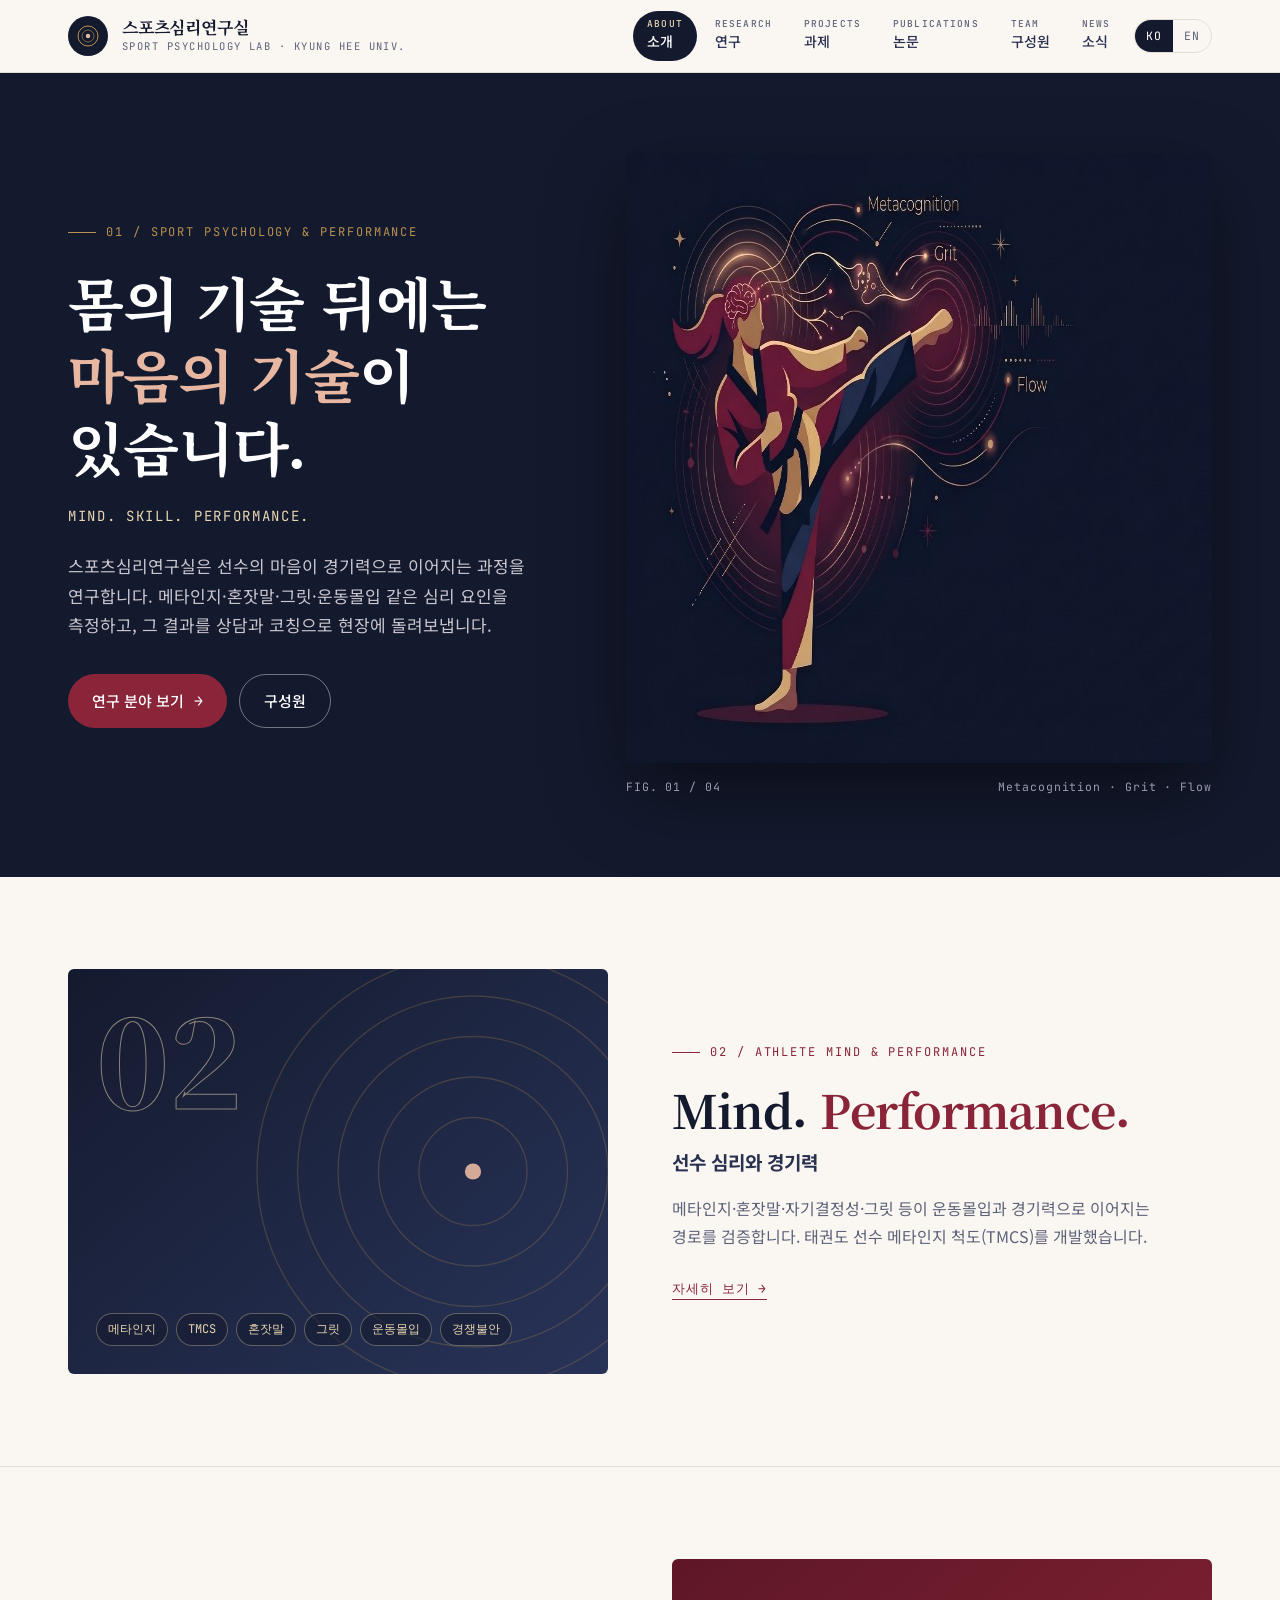
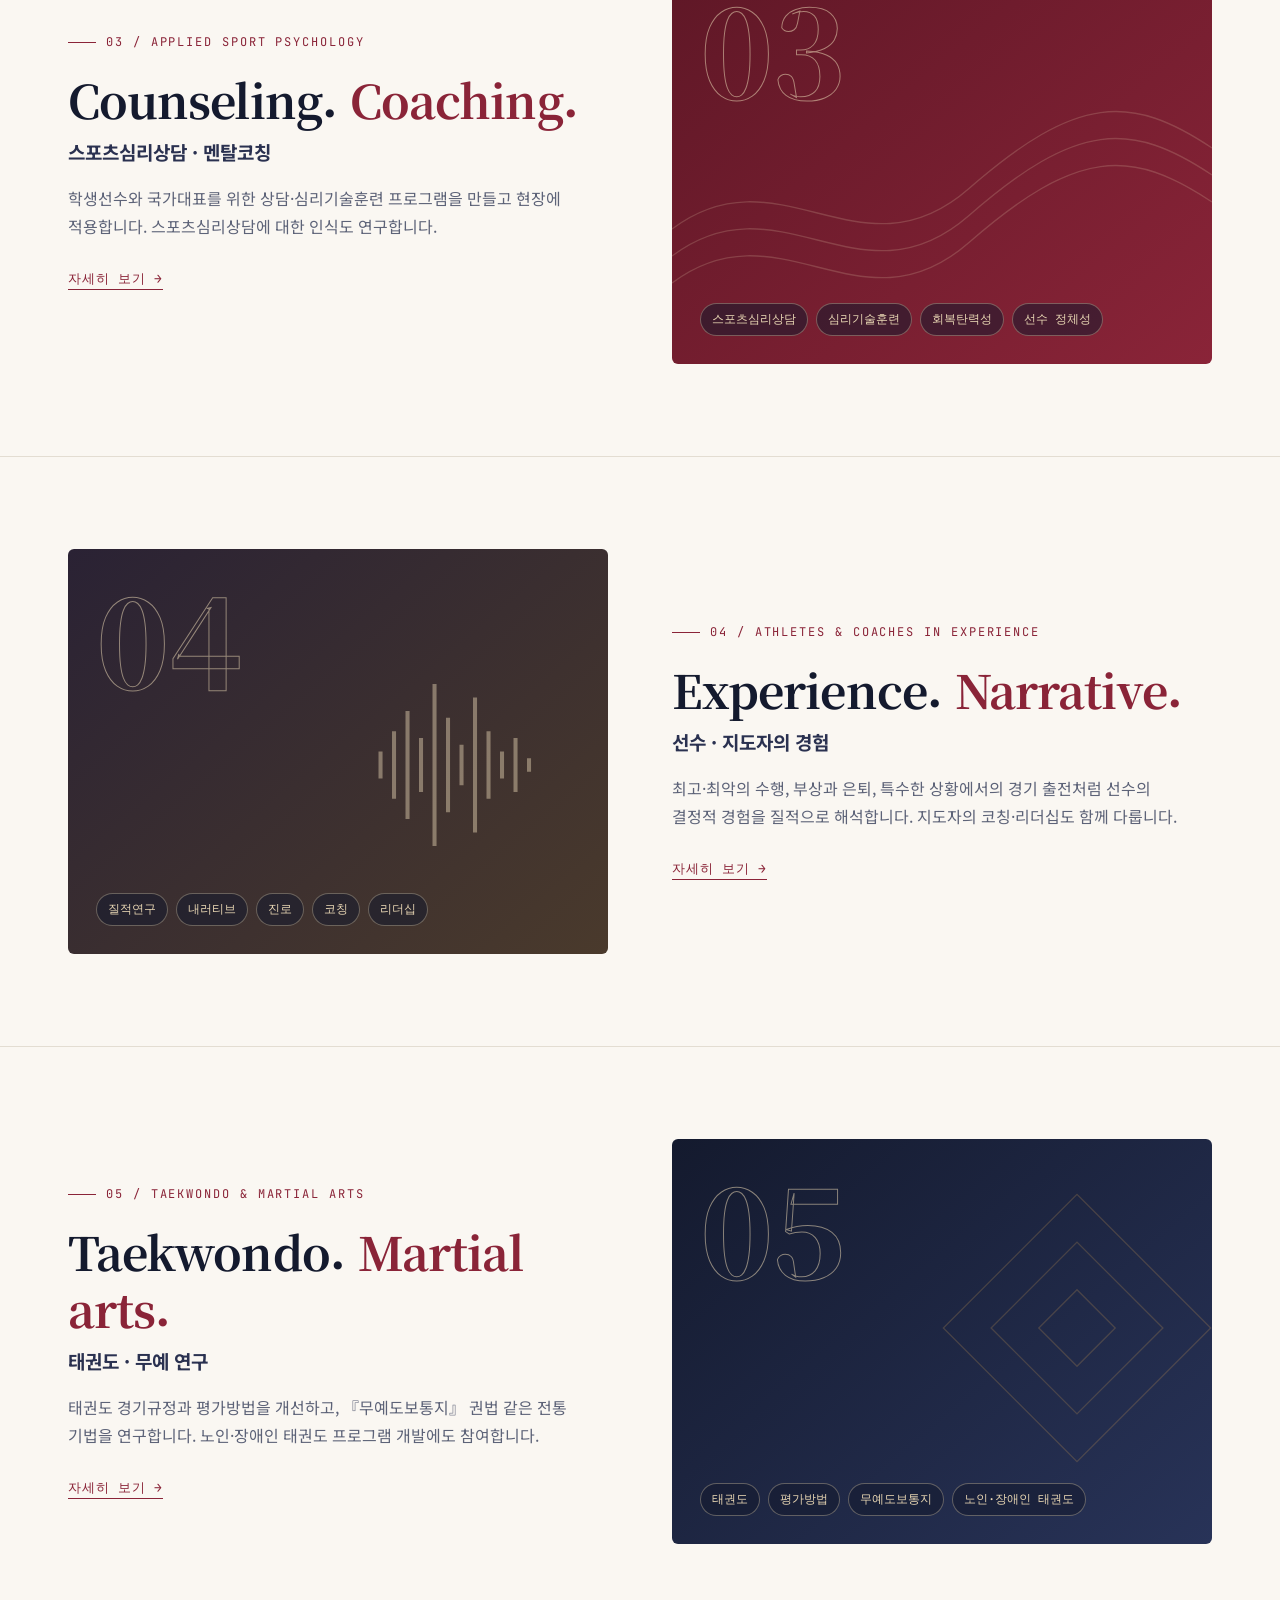
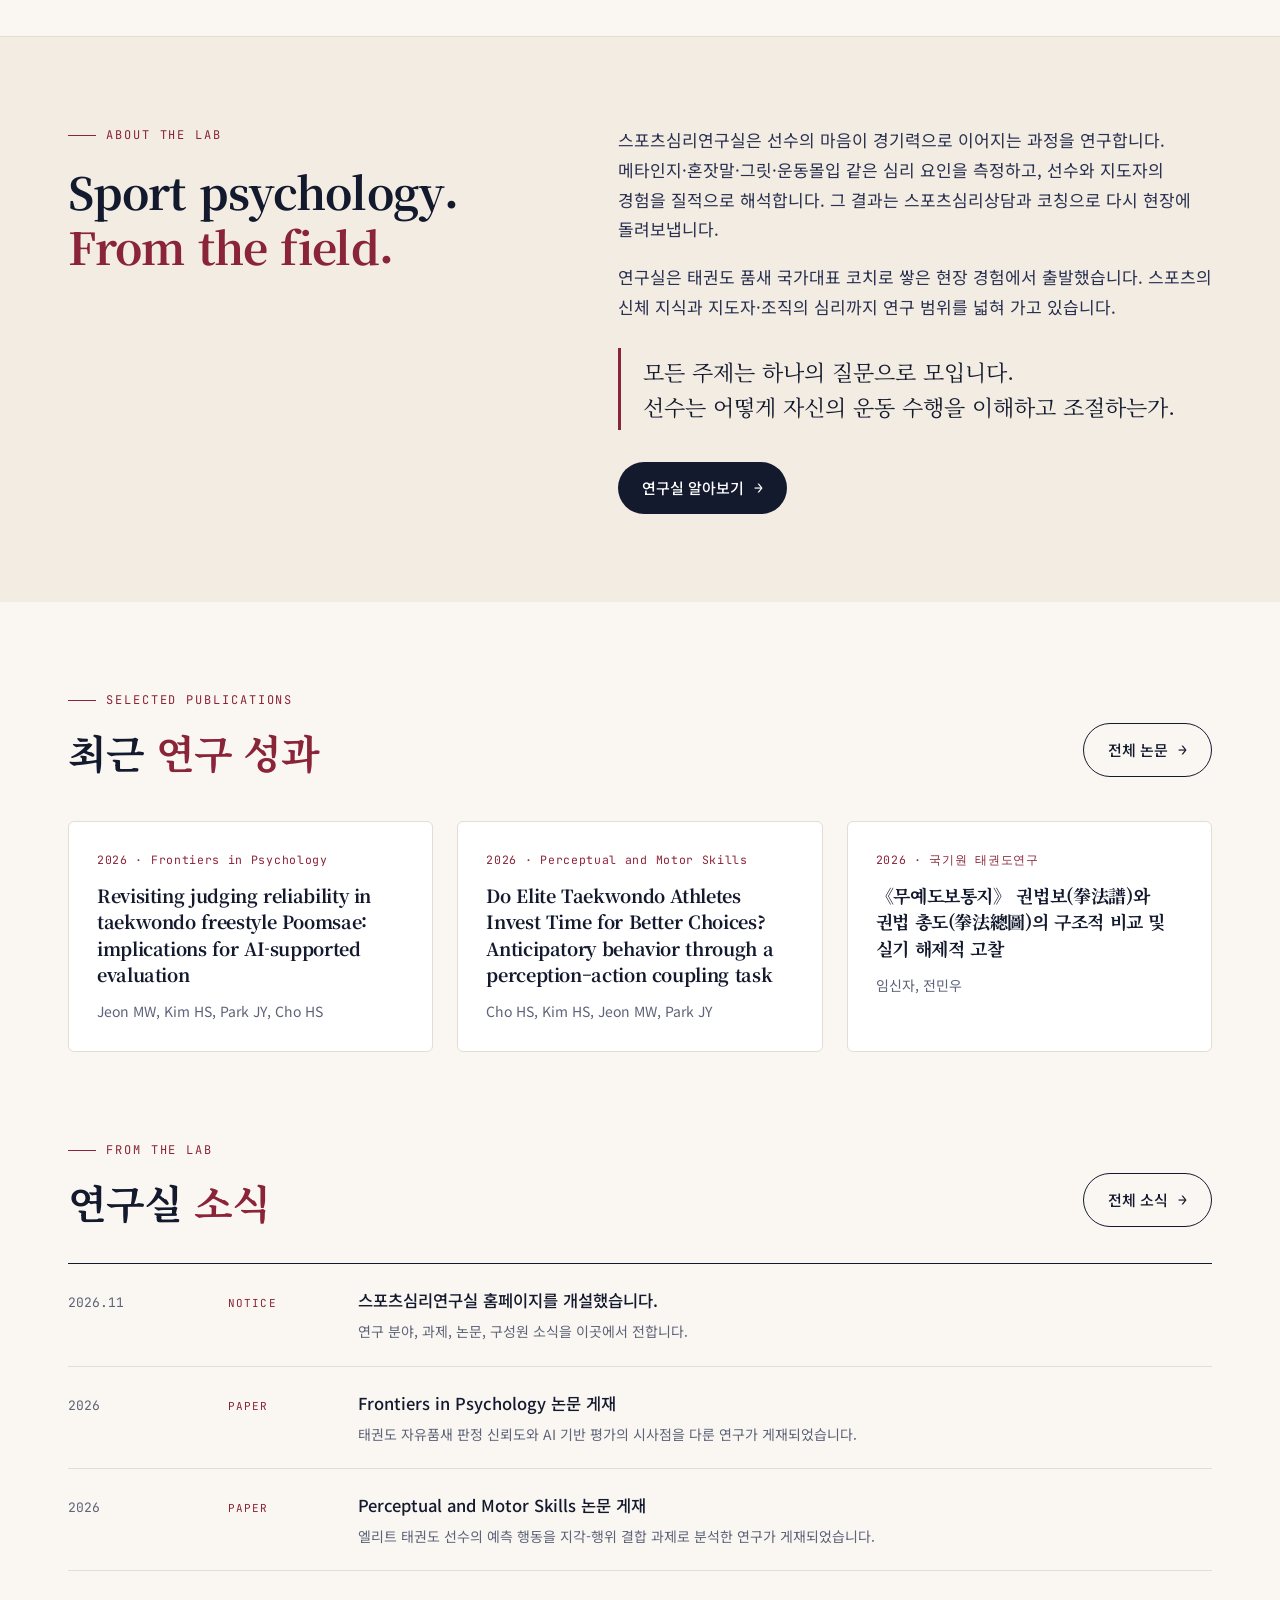
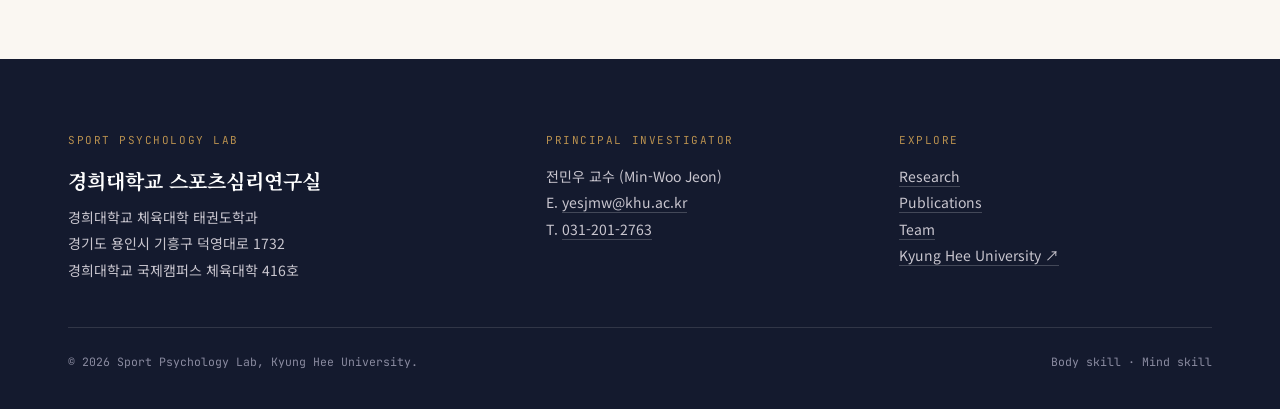
==== index.html @ 64e90830 "Add files via upload" ====
<!DOCTYPE html>
<html lang="ko">
<head>
<meta charset="utf-8">
<meta name="viewport" content="width=device-width, initial-scale=1">
<title>스포츠심리연구실 · Sport Psychology Lab</title>
<meta name="description" content="경희대학교 체육대학 태권도학과 스포츠심리연구실 (Sport Psychology Lab). 선수의 마음이 경기력으로 이어지는 과정을 연구합니다.">
<link rel="preconnect" href="https://fonts.googleapis.com">
<link rel="preconnect" href="https://fonts.gstatic.com" crossorigin>
<link href="https://fonts.googleapis.com/css2?family=Noto+Sans+KR:wght@300;400;500;700&family=Noto+Serif+KR:wght@500;700;900&family=JetBrains+Mono:wght@400;500&display=swap" rel="stylesheet">
<link rel="stylesheet" href="assets/site.css">
</head>
<body>
<a class="skip" href="#content">본문 바로가기</a>

<header class="site">
  <div class="wrap bar">
    <a class="brand" href="#about" aria-label="스포츠심리연구실 홈">
      <span class="mark" aria-hidden="true">
        <svg width="24" height="24" viewBox="0 0 24 24" fill="none"><circle cx="12" cy="12" r="10" stroke="#b8904f" stroke-width="1"/><circle cx="12" cy="12" r="6" stroke="#b8904f" stroke-width="1" opacity=".6"/><circle cx="12" cy="12" r="2.2" fill="#e7b7a1"/></svg>
      </span>
      <span class="brand-txt"><strong>스포츠심리연구실</strong><span>Sport Psychology Lab · Kyung Hee Univ.</span></span>
    </a>
    <div class="right">
    <div class="lang" aria-label="언어 선택"><a class="on" href="index.html" aria-current="true">KO</a><a href="en.html" hreflang="en">EN</a></div>
    <button class="menu-btn" aria-expanded="false" aria-controls="nav">Menu</button>
    <nav class="main" id="nav" aria-label="주 메뉴">
      <ul>
        <li><a href="#about"><small>About</small>소개</a></li>
        <li><a href="#research"><small>Research</small>연구</a></li>
        <li><a href="#projects"><small>Projects</small>과제</a></li>
        <li><a href="#publications"><small>Publications</small>논문</a></li>
        <li><a href="#team"><small>Team</small>구성원</a></li>
        <li><a href="#news"><small>News</small>소식</a></li>
      </ul>
    </nav>
    </div>
  </div>
</header>

<main id="content">

<!-- =========================== ABOUT (HOME) =========================== -->
<div class="view" id="v-about">
  <section class="hero">
    <div class="wrap">
      <div>
        <div class="eyebrow">01 / Sport psychology &amp; performance</div>
        <h1>몸의 기술 뒤에는<br><em>마음의 기술</em>이 있습니다.</h1>
        <div class="en">Mind. Skill. Performance.</div>
        <p class="desc">스포츠심리연구실은 선수의 마음이 경기력으로 이어지는 과정을 연구합니다. 메타인지·혼잣말·그릿·운동몰입 같은 심리 요인을 측정하고, 그 결과를 상담과 코칭으로 현장에 돌려보냅니다.</p>
        <div class="hero-btns">
          <a class="btn" href="#research">연구 분야 보기 <span class="arrow">→</span></a>
          <a class="btn ghost" href="#team">구성원</a>
        </div>
      </div>
      <figure>
        <img src="assets/hero.jpg" alt="태권도 발차기 동작의 선수 일러스트. 머리 주변으로 Metacognition, Grit, Flow 라벨이 이어져 있다." width="951" height="610">
        <figcaption><span>FIG. 01 / 04</span><span>Metacognition · Grit · Flow</span></figcaption>
      </figure>
    </div>
  </section>

  <section class="area">
    <div class="wrap">
      <div class="text">
        <div class="eyebrow">02 / Athlete Mind &amp; Performance</div>
        <h2>Mind. <em>Performance.</em></h2>
        <div class="ko">선수 심리와 경기력</div>
        <p>메타인지·혼잣말·자기결정성·그릿 등이 운동몰입과 경기력으로 이어지는 경로를 검증합니다. 태권도 선수 메타인지 척도(TMCS)를 개발했습니다.</p>
        <a class="more" href="#research">자세히 보기 →</a>
      </div>
      <div class="panel navy">
        <svg class="rings" viewBox="0 0 400 300" aria-hidden="true"><g fill="none" stroke="#b8904f" stroke-opacity=".28"><circle cx="300" cy="150" r="40"/><circle cx="300" cy="150" r="70"/><circle cx="300" cy="150" r="100"/><circle cx="300" cy="150" r="130"/><circle cx="300" cy="150" r="160"/></g><circle cx="300" cy="150" r="6" fill="#e7b7a1"/></svg>
        <div class="num">02</div>
        <div class="kw"><span>메타인지</span><span>TMCS</span><span>혼잣말</span><span>그릿</span><span>운동몰입</span><span>경쟁불안</span></div>
      </div>
    </div>
  </section>

  <section class="area">
    <div class="wrap">
      <div class="text">
        <div class="eyebrow">03 / Applied Sport Psychology</div>
        <h2>Counseling. <em>Coaching.</em></h2>
        <div class="ko">스포츠심리상담 · 멘탈코칭</div>
        <p>학생선수와 국가대표를 위한 상담·심리기술훈련 프로그램을 만들고 현장에 적용합니다. 스포츠심리상담에 대한 인식도 연구합니다.</p>
        <a class="more" href="#research">자세히 보기 →</a>
      </div>
      <div class="panel wine">
        <svg class="rings" viewBox="0 0 400 300" aria-hidden="true"><g fill="none" stroke="#e8d6b3" stroke-opacity=".22"><path d="M0 220 C80 160 140 260 220 190 S340 120 400 160"/><path d="M0 240 C80 180 140 280 220 210 S340 140 400 180"/><path d="M0 200 C80 140 140 240 220 170 S340 100 400 140"/></g></svg>
        <div class="num">03</div>
        <div class="kw"><span>스포츠심리상담</span><span>심리기술훈련</span><span>회복탄력성</span><span>선수 정체성</span></div>
      </div>
    </div>
  </section>

  <section class="area">
    <div class="wrap">
      <div class="text">
        <div class="eyebrow">04 / Athletes &amp; Coaches in Experience</div>
        <h2>Experience. <em>Narrative.</em></h2>
        <div class="ko">선수 · 지도자의 경험</div>
        <p>최고·최악의 수행, 부상과 은퇴, 특수한 상황에서의 경기 출전처럼 선수의 결정적 경험을 질적으로 해석합니다. 지도자의 코칭·리더십도 함께 다룹니다.</p>
        <a class="more" href="#research">자세히 보기 →</a>
      </div>
      <div class="panel gold">
        <svg class="rings" viewBox="0 0 400 300" aria-hidden="true"><g fill="#e8d6b3" fill-opacity=".5"><rect x="230" y="150" width="3" height="20"/><rect x="240" y="135" width="3" height="50"/><rect x="250" y="120" width="3" height="80"/><rect x="260" y="140" width="3" height="40"/><rect x="270" y="100" width="3" height="120"/><rect x="280" y="125" width="3" height="70"/><rect x="290" y="145" width="3" height="30"/><rect x="300" y="110" width="3" height="100"/><rect x="310" y="135" width="3" height="50"/><rect x="320" y="150" width="3" height="20"/><rect x="330" y="140" width="3" height="40"/><rect x="340" y="155" width="3" height="10"/></g></svg>
        <div class="num">04</div>
        <div class="kw"><span>질적연구</span><span>내러티브</span><span>진로</span><span>코칭</span><span>리더십</span></div>
      </div>
    </div>
  </section>

  <section class="area">
    <div class="wrap">
      <div class="text">
        <div class="eyebrow">05 / Taekwondo &amp; Martial Arts</div>
        <h2>Taekwondo. <em>Martial arts.</em></h2>
        <div class="ko">태권도 · 무예 연구</div>
        <p>태권도 경기규정과 평가방법을 개선하고, 『무예도보통지』 권법 같은 전통 기법을 연구합니다. 노인·장애인 태권도 프로그램 개발에도 참여합니다.</p>
        <a class="more" href="#research">자세히 보기 →</a>
      </div>
      <div class="panel navy">
        <svg class="rings" viewBox="0 0 400 300" aria-hidden="true"><g fill="none" stroke="#b8904f" stroke-opacity=".3"><rect x="230" y="70" width="140" height="140" transform="rotate(45 300 140)"/><rect x="255" y="95" width="90" height="90" transform="rotate(45 300 140)"/><rect x="280" y="120" width="40" height="40" transform="rotate(45 300 140)"/></g></svg>
        <div class="num">05</div>
        <div class="kw"><span>태권도</span><span>평가방법</span><span>무예도보통지</span><span>노인·장애인 태권도</span></div>
      </div>
    </div>
  </section>

  <section class="block intro">
    <div class="wrap">
      <div>
        <div class="eyebrow">About the lab</div>
        <h2>Sport psychology.<br><em>From the field.</em></h2>
      </div>
      <div>
        <p>스포츠심리연구실은 선수의 마음이 경기력으로 이어지는 과정을 연구합니다. 메타인지·혼잣말·그릿·운동몰입 같은 심리 요인을 측정하고, 선수와 지도자의 경험을 질적으로 해석합니다. 그 결과는 스포츠심리상담과 코칭으로 다시 현장에 돌려보냅니다.</p>
        <p>연구실은 태권도 품새 국가대표 코치로 쌓은 현장 경험에서 출발했습니다. 스포츠의 신체 지식과 지도자·조직의 심리까지 연구 범위를 넓혀 가고 있습니다.</p>
        <div class="question">모든 주제는 하나의 질문으로 모입니다.<br>선수는 어떻게 자신의 운동 수행을 이해하고 조절하는가.</div>
        <a class="btn" href="#team">연구실 알아보기 <span class="arrow">→</span></a>
      </div>
    </div>
  </section>

  <section class="block">
    <div class="wrap">
      <div class="sec-head">
        <div><div class="eyebrow">Selected publications</div><h2>최근 <em>연구 성과</em></h2></div>
        <a class="btn ghost" href="#publications">전체 논문 <span class="arrow">→</span></a>
      </div>
      <div class="cards">
        <a class="card" href="https://doi.org/10.3389/fpsyg.2026.1881296" target="_blank" rel="noopener">
          <div class="meta">2026 · Frontiers in Psychology</div>
          <h3>Revisiting judging reliability in taekwondo freestyle Poomsae: implications for AI-supported evaluation</h3>
          <p>Jeon MW, Kim HS, Park JY, Cho HS</p>
        </a>
        <a class="card" href="https://doi.org/10.1177/00315125261464710" target="_blank" rel="noopener">
          <div class="meta">2026 · Perceptual and Motor Skills</div>
          <h3>Do Elite Taekwondo Athletes Invest Time for Better Choices? Anticipatory behavior through a perception–action coupling task</h3>
          <p>Cho HS, Kim HS, Jeon MW, Park JY</p>
        </a>
        <a class="card" href="https://doi.org/10.24881/tjk.2026.17.3.25" target="_blank" rel="noopener">
          <div class="meta">2026 · 국기원 태권도연구</div>
          <h3>《무예도보통지》 권법보(拳法譜)와 권법 총도(拳法總圖)의 구조적 비교 및 실기 해제적 고찰</h3>
          <p>임신자, 전민우</p>
        </a>
      </div>
    </div>
  </section>

  <section class="block" style="padding-top:0">
    <div class="wrap">
      <div class="sec-head">
        <div><div class="eyebrow">From the lab</div><h2>연구실 <em>소식</em></h2></div>
        <a class="btn ghost" href="#news">전체 소식 <span class="arrow">→</span></a>
      </div>
      <ul class="news-list" data-news="3"></ul>
    </div>
  </section>
</div>

<!-- =========================== RESEARCH =========================== -->
<div class="view" id="v-research">
  <div class="page-head"><div class="wrap">
    <div class="eyebrow">Research</div>
    <h1>하나의 질문, <em>네 갈래의 연구</em></h1>
    <p class="lead">모든 주제는 하나의 질문으로 모입니다. 선수는 어떻게 자신의 운동 수행을 이해하고 조절하는가.</p>
  </div></div>
  <section class="block" style="padding-top:20px"><div class="wrap">
    <div class="r-row">
      <div class="n">01</div>
      <div><div class="lbl">Athlete Mind &amp; Performance</div><h3>선수 심리와 경기력</h3></div>
      <div><p>메타인지·혼잣말·자기결정성·그릿 등이 운동몰입과 경기력 등으로 이어지는 경로를 검증합니다. 태권도 선수 메타인지 척도(TMCS)를 개발했습니다.</p>
        <span class="tag">메타인지</span><span class="tag">TMCS</span><span class="tag">혼잣말</span><span class="tag">그릿</span><span class="tag">운동몰입</span><span class="tag">경쟁불안</span></div>
    </div>
    <div class="r-row">
      <div class="n">02</div>
      <div><div class="lbl">Applied Sport Psychology</div><h3>스포츠심리상담 · 멘탈코칭</h3></div>
      <div><p>학생선수와 국가대표를 위한 상담·심리기술훈련 프로그램을 만들고 현장에 적용합니다. 스포츠심리상담에 대한 인식도 연구합니다.</p>
        <span class="tag">스포츠심리상담</span><span class="tag">심리기술훈련</span><span class="tag">회복탄력성</span><span class="tag">선수 정체성</span></div>
    </div>
    <div class="r-row">
      <div class="n">03</div>
      <div><div class="lbl">Athletes &amp; Coaches in Experience</div><h3>선수 · 지도자의 경험</h3></div>
      <div><p>최고·최악의 수행, 부상과 은퇴, 특수한 상황에서 경기 출전과 같은 선수의 결정적 경험을 질적으로 해석합니다. 지도자의 코칭·리더십도 함께 다룹니다.</p>
        <span class="tag">질적연구</span><span class="tag">내러티브</span><span class="tag">진로</span><span class="tag">코칭</span><span class="tag">리더십</span></div>
    </div>
    <div class="r-row">
      <div class="n">04</div>
      <div><div class="lbl">Taekwondo &amp; Martial Arts</div><h3>태권도 · 무예 연구</h3></div>
      <div><p>태권도 경기규정과 평가방법을 개선하고, 『무예도보통지』 권법 같은 전통 기법을 연구합니다. 노인·장애인 태권도 프로그램 개발에도 참여합니다.</p>
        <span class="tag">태권도</span><span class="tag">평가방법</span><span class="tag">무예도보통지</span><span class="tag">노인·장애인 태권도</span></div>
    </div>
  </div></section>
</div>

<!-- =========================== PROJECTS =========================== -->
<div class="view" id="v-projects">
  <div class="page-head"><div class="wrap">
    <div class="eyebrow">Projects</div>
    <h1>현장과 함께한 <em>연구 과제</em></h1>
    <p class="lead">국기원, 한국스포츠과학원, 세계태권도연수원 등과 함께 태권도 품새 개발, 평가방법 개선, 국가대표 스포츠과학 지원 과제를 수행했습니다.</p>
    <div class="stats">
      <div class="stat"><b>9</b><span>주요 수행 과제</span></div>
      <div class="stat"><b>6</b><span>협력 기관</span></div>
      <div class="stat"><b>2011–</b><span>과제 수행 기간</span></div>
    </div>
  </div></div>
  <section class="block" style="padding-top:20px"><div class="wrap">
    <div class="eyebrow">주요 수행 과제 (최신순)</div>
    <div class="timeline" id="projects-list"></div>
  </div></section>
</div>

<!-- =========================== PUBLICATIONS =========================== -->
<div class="view" id="v-publications">
  <div class="page-head"><div class="wrap">
    <div class="eyebrow">Publications</div>
    <h1>논문과 <em>저서</em></h1>
    <p class="lead">국내외 학술지에 발표한 대표 논문과 태권도 품새·트레이닝 관련 저서입니다.</p>
  </div></div>
  <section class="block" style="padding-top:40px"><div class="wrap">
    <div class="sub">대표 논문 · Selected articles</div>
    <ol class="pubs">
      <li><div><div class="yr">2026 · ARTICLE</div><h3>Revisiting judging reliability in taekwondo freestyle Poomsae: implications for AI-supported evaluation.</h3>
        <div class="au"><b>Jeon MW</b>, Kim HS<sup>*</sup>, Park JY, Cho HS<sup>*</sup></div><div class="jr">Frontiers in Psychology</div>
        <a class="doi" href="https://doi.org/10.3389/fpsyg.2026.1881296" target="_blank" rel="noopener">doi:10.3389/fpsyg.2026.1881296 ↗</a></div></li>
      <li><div><div class="yr">2026 · ARTICLE</div><h3>Do Elite Taekwondo Athletes Invest Time for Better Choices? Analysis of Anticipatory Behavior Through a Perception–Action Coupling Task.</h3>
        <div class="au">Cho HS, Kim HS<sup>*</sup>, <b>Jeon MW</b>, Park JY<sup>*</sup></div><div class="jr">Perceptual and Motor Skills</div>
        <a class="doi" href="https://doi.org/10.1177/00315125261464710" target="_blank" rel="noopener">doi:10.1177/00315125261464710 ↗</a></div></li>
      <li><div><div class="yr">2026 · 논문</div><h3>《무예도보통지》 권법보(拳法譜)와 권법 총도(拳法總圖)의 구조적 비교 및 실기 해제적 고찰.</h3>
        <div class="au">임신자, <b>전민우</b><sup>*</sup></div><div class="jr">국기원 태권도연구, 17(3), 25–40.</div>
        <a class="doi" href="https://doi.org/10.24881/tjk.2026.17.3.25" target="_blank" rel="noopener">doi:10.24881/tjk.2026.17.3.25 ↗</a></div></li>
      <li><div><div class="yr">2025 · 논문</div><h3>부상 경험에 따른 대학 엘리트 태권도 선수의 은퇴 인식 및 진로 장벽 탐색.</h3>
        <div class="au">김기남, <b>전민우</b><sup>*</sup></div><div class="jr">국기원 태권도연구, 16(4), 55–63.</div>
        <a class="doi" href="https://doi.org/10.24881/tjk.2025.16.4.55" target="_blank" rel="noopener">doi:10.24881/tjk.2025.16.4.55 ↗</a></div></li>
      <li><div><div class="yr">2025 · 논문</div><h3>버추얼 태권도 경기의 미래 가능성: 참여자 경험을 통해 본 발전과 확장.</h3>
        <div class="au">김나혜, <b>전민우</b><sup>*</sup></div><div class="jr">국기원 태권도연구, 16(1), 71–81.</div>
        <a class="doi" href="https://doi.org/10.24881/tjk.2025.16.1.71" target="_blank" rel="noopener">doi:10.24881/tjk.2025.16.1.71 ↗</a></div></li>
    </ol>
    <p style="font-size:13px;color:var(--muted);margin-top:14px"><sup>*</sup> 교신저자 (Corresponding author)</p>

    <div class="sub" style="margin-top:64px">저서 · Books</div>
    <div class="books">
      <div class="book"><div class="spine"><small>BOOK · 2023</small><b>태권도 자유품새 교과서</b></div><div class="info"><span>상아기획</span><span>2023.07.05</span></div></div>
      <div class="book"><div class="spine"><small>BOOK · 2022</small><b>WT Poomsae World Class Poomsae Guide Book</b></div><div class="info"><span>예방의학사</span><span>2022.09.15</span></div></div>
      <div class="book"><div class="spine"><small>BOOK · 2019</small><b>태권도 품새 트레이닝의 교과서</b></div><div class="info"><span>예방의학사</span><span>2019.10.28</span></div></div>
      <div class="book"><div class="spine"><small>BOOK · 2019</small><b>가슴 위의 태극마크<br>나는 태권도 국가대표다!</b></div><div class="info"><span>함성소리</span><span>2019.02.22</span></div></div>
    </div>
  </div></section>
</div>

<!-- =========================== TEAM =========================== -->
<div class="view" id="v-team">
  <div class="page-head"><div class="wrap">
    <div class="eyebrow">Team</div>
    <h1>연구실 <em>구성원</em></h1>
    <p class="lead">현장의 질문을 연구로, 연구의 답을 다시 현장으로 가져가는 사람들입니다.</p>
  </div></div>
  <section class="block" style="padding-top:56px"><div class="wrap">
    <div class="eyebrow">Principal Investigator</div>
    <div class="pi">
      <div class="pi-photo">전<small>PHOTO</small></div>
      <div>
        <h2>전민우 <span style="font-family:var(--mono);font-size:15px;color:var(--muted);font-weight:400;letter-spacing:.04em">Min-Woo Jeon</span></h2>
        <div class="pos">경희대학교 체육대학 태권도학과 조교수 (2024.9–)</div>
        <dl class="kv">
          <dt>Research</dt><dd>스포츠심리학, 스포츠멘탈트레이닝, 태권도 관련 무도학</dd>
          <dt>E-mail</dt><dd><a href="mailto:yesjmw@khu.ac.kr">yesjmw@khu.ac.kr</a></dd>
          <dt>Tel</dt><dd>031-201-2763</dd>
          <dt>Office</dt><dd>체육대학 416호</dd>
        </dl>
        <div class="cols2">
          <div>
            <div class="sub" style="margin-top:0">학력 · Education</div>
            <ul class="list">
              <li><span>2016</span><span>체육학 박사, 경희대학교 일반대학원 체육학과</span></li>
              <li><span>2011</span><span>체육학 석사, 경희대학교 일반대학원 체육학과</span></li>
              <li><span>2008</span><span>체육학 학사, 경희대학교 태권도학과</span></li>
            </ul>
            <div class="sub">학술 · 위원 활동</div>
            <ul class="list">
              <li><span>2026</span><span>국기원 체육지도자 자격검정위원</span></li>
              <li><span>2026</span><span>대한체육학회 이사, 대한민국국가대표선수협회 이사, 대한장애인펜싱협회 이사</span></li>
              <li><span>2016–</span><span>한국무예학회 이사</span></li>
            </ul>
          </div>
          <div>
            <div class="sub" style="margin-top:0">주요 경력 · Career</div>
            <ul class="list">
              <li><span>2024</span><span>홍콩 세계태권도품새선수권대회 대한민국 대표팀 코치</span></li>
              <li><span>2023</span><span>제31회 청두 하계세계대학경기대회 대한민국 대표팀 코치</span></li>
              <li><span>2022</span><span>춘천 아시아태권도품새선수권대회 대한민국 대표팀 코치</span></li>
              <li><span>2018</span><span>자카르타-팔렘방 아시안게임 한국 대표팀 코치 / 제5회 아시아태권도품새선수권대회 한국 대표팀 코치</span></li>
              <li><span>2018–현재</span><span>세계태권도전문트레이너협회(WTPTA) 대표</span></li>
              <li><span>2017</span><span>타이베이 하계유니버시아드대회 한국 대표팀 코치</span></li>
              <li><span>2012·2014</span><span>제12·13회 세계대학태권도선수권대회 국가대표 선수단 트레이너</span></li>
              <li><span>2006</span><span>이란 태권도 국가대표 코치</span></li>
            </ul>
          </div>
        </div>
        <div class="sub">주요 수상 · Awards</div>
        <ul class="list">
          <li><span>2023</span><span>2023 춘천코리아오픈 국제태권도대회 베스트 코치상</span></li>
          <li><span>2020</span><span>2019 대학스포츠 KUSF AWARDS 우수지도자상 (한국대학스포츠협의회)</span></li>
          <li><span>2018</span><span>제5회 아시아태권도품새선수권대회 베스트 코치상 (아시아태권도연맹)</span></li>
          <li><span>2017</span><span>2017 Young Researcher Award (WTF &amp; IATR)</span></li>
          <li><span>2016</span><span>경희대학교 예체능계열 우수학위논문상</span></li>
          <li><span>2015</span><span>태권도 보급 및 발전 공로 표창 (국기원)</span></li>
          <li><span>2012</span><span>제12회 세계대학태권도선수권대회 Best Coach상 (FISU)</span></li>
          <li><span>2009–2024</span><span>전국대학태권도대회 우수지도자상 등 지도자상 다수 (한국대학태권도연맹)</span></li>
        </ul>
      </div>
    </div>

    <div class="groups" id="groups"></div>
  </div></section>
</div>

<!-- =========================== NEWS =========================== -->
<div class="view" id="v-news">
  <div class="page-head"><div class="wrap">
    <div class="eyebrow">News &amp; Notice</div>
    <h1>연구실 <em>소식</em></h1>
    <p class="lead">연구 성과, 수상, 연구참여자 모집, 학생 모집 공지를 전합니다.</p>
  </div></div>
  <section class="block" style="padding-top:20px"><div class="wrap">
    <ul class="news-list" data-news="all"></ul>
  </div></section>
</div>

</main>

<footer class="site">
  <div class="wrap">
    <div class="f-grid">
      <div>
        <div class="lbl">Sport Psychology Lab</div>
        <h4>경희대학교 스포츠심리연구실</h4>
        <p>경희대학교 체육대학 태권도학과<br>경기도 용인시 기흥구 덕영대로 1732<br>경희대학교 국제캠퍼스 체육대학 416호</p>
      </div>
      <div>
        <div class="lbl">Principal Investigator</div>
        <p>전민우 교수 (Min-Woo Jeon)<br>
        E. <a href="mailto:yesjmw@khu.ac.kr">yesjmw@khu.ac.kr</a><br>
        T. <a href="tel:0312012763">031-201-2763</a></p>
      </div>
      <div>
        <div class="lbl">Explore</div>
        <ul>
          <li><a href="#research">Research</a></li>
          <li><a href="#publications">Publications</a></li>
          <li><a href="#team">Team</a></li>
          <li><a href="https://www.khu.ac.kr" target="_blank" rel="noopener">Kyung Hee University ↗</a></li>
        </ul>
      </div>
    </div>
    <div class="copy"><span>© 2026 Sport Psychology Lab, Kyung Hee University.</span><span>Body skill · Mind skill</span></div>
  </div>
</footer>

<script>
/* ---------- editable data ---------- */
const NEWS = [
  {date:"2026.11", cat:"Notice", title:"스포츠심리연구실 홈페이지를 개설했습니다.", desc:"연구 분야, 과제, 논문, 구성원 소식을 이곳에서 전합니다."},
  {date:"2026", cat:"Paper", title:"Frontiers in Psychology 논문 게재", desc:"태권도 자유품새 판정 신뢰도와 AI 기반 평가의 시사점을 다룬 연구가 게재되었습니다."},
  {date:"2026", cat:"Paper", title:"Perceptual and Motor Skills 논문 게재", desc:"엘리트 태권도 선수의 예측 행동을 지각-행위 결합 과제로 분석한 연구가 게재되었습니다."}
];
const PROJECTS = [
  ["2026","국기원","노인 태권도 수련 프로그램 개발 및 보급","공동연구원"],
  ["2025.10–2026.01","한국스포츠과학원","차세대 국가대표 스포츠과학지원 외부 협업 네트워크 구축 및 운영","공동연구원"],
  ["2022.11","국기원연구소","태권도 기술 용어 연구","공동연구원"],
  ["2022.01–06","세계태권도연수원","WTA 장애인 태권도사범 자격연수 실기과목: 지체·지적 장애인을 위한 태권도 품새 수정보완","공동연구원"],
  ["2017.03–09","대한장애인체육회","2020 도쿄패럴림픽 대비 장애인 태권도 신규 품새 개발","공동연구원"],
  ["2016.05–12","국기원","자유 품새 평가방법 개선을 위한 기초연구","연구책임자"],
  ["2016.04–11","국기원","태권도 교본 「기본 및 품새편」 집필 및 발간","보조연구원"],
  ["2016.04–08","아시아태권도연맹","2018 아시안게임 새 품새 개발 및 제도화 사업","보조연구원"],
  ["2011.09–12","국기원","WTA 위상강화를 위한 새 품새 개발 (비만, 여성 부문)","공동연구원"]
];
/* members: {name, info} ; info = 관심분야 1줄 or 학위 · 현재 소속 */
const GROUPS = [
  {ko:"연구교수 · 연구원", en:"Research Faculty", members:[]},
  {ko:"박사과정", en:"Ph.D. Students", members:[]},
  {ko:"석사과정", en:"M.S. Students", members:[]},
  {ko:"졸업생", en:"Alumni", members:[], alumni:true}
];

/* ---------- render ---------- */
const esc = s => String(s).replace(/[&<>"]/g,c=>({"&":"&amp;","<":"&lt;",">":"&gt;",'"':"&quot;"}[c]));
document.querySelectorAll("[data-news]").forEach(ul=>{
  const n = ul.dataset.news==="all" ? NEWS.length : +ul.dataset.news;
  ul.innerHTML = NEWS.slice(0,n).map(x=>`<li><time>${esc(x.date)}</time><span class="cat">${esc(x.cat)}</span><div><strong>${esc(x.title)}</strong><p>${esc(x.desc)}</p></div></li>`).join("");
});
document.getElementById("projects-list").innerHTML = PROJECTS.map(([w,o,t,r])=>{
  const cls = r==="연구책임자"?"pi":(r==="공동연구원"?"co":"");
  return `<div class="p-item"><div class="when">${esc(w)}</div><div><div class="org">${esc(o)}</div><h3>${esc(t)}</h3></div><span class="role ${cls}">${esc(r)}</span></div>`;
}).join("");
document.getElementById("groups").innerHTML = GROUPS.map(g=>{
  const list = g.members.length ? g.members : [{name:"이름", info: g.alumni ? "학위 · 현재 소속" : "관심분야 1줄", ph:true}];
  return `<div class="group"><h3>${esc(g.ko)} <small>${esc(g.en)}</small></h3><div class="people">${
    list.map(m=>`<div class="person"><div class="ph">${m.photo?`<img src="${esc(m.photo)}" alt="${esc(m.name)}">`:"PHOTO"}</div><b>${esc(m.name)}</b><span>${esc(m.info)}</span></div>`).join("")
  }</div></div>`;
}).join("");

/* ---------- hash routing ---------- */
const VIEWS = ["about","research","projects","publications","team","news"];
function route(){
  let h = (location.hash||"").replace("#","");
  if(!VIEWS.includes(h)) h = "about";
  VIEWS.forEach(v=>document.getElementById("v-"+v).classList.toggle("active", v===h));
  document.querySelectorAll("nav.main a").forEach(a=>{
    a.getAttribute("href")==="#"+h ? a.setAttribute("aria-current","page") : a.removeAttribute("aria-current");
  });
  document.querySelectorAll(".lang a").forEach(a=>{ a.href = a.getAttribute("href").split("#")[0] + "#" + h; });
  nav.classList.remove("open"); btn.setAttribute("aria-expanded","false");
  window.scrollTo({top:0,behavior:"instant"});
}
const nav = document.getElementById("nav"), btn = document.querySelector(".menu-btn");
btn.addEventListener("click",()=>{const o=nav.classList.toggle("open");btn.setAttribute("aria-expanded",o);});
window.addEventListener("hashchange",route);
route();
</script>
</body>
</html>
---- assets/site.css ----
:root{
  --ink:#141a2e;          /* deep navy from the illustration */
  --ink-2:#2a3150;
  --muted:#5d6378;
  --line:#e3ddd2;
  --paper:#faf7f2;
  --paper-2:#f2ece2;
  --wine:#8a2438;         /* dobok burgundy */
  --wine-2:#b23a51;
  --gold:#b8904f;
  --gold-soft:#e8d6b3;
  --serif:"Noto Serif KR",serif;
  --sans:"Noto Sans KR",system-ui,-apple-system,sans-serif;
  --mono:"JetBrains Mono",ui-monospace,monospace;
  --max:1200px;
}
*{box-sizing:border-box;margin:0;padding:0}
html{scroll-behavior:smooth}
body{font-family:var(--sans);color:var(--ink);background:var(--paper);line-height:1.75;font-size:16px;-webkit-font-smoothing:antialiased;word-break:keep-all}
a{color:inherit}
img{max-width:100%;display:block}
.wrap{max-width:var(--max);margin:0 auto;padding:0 28px}
.skip{position:absolute;left:-999px;top:0;background:var(--ink);color:#fff;padding:8px 14px;z-index:99}
.skip:focus{left:12px;top:12px}

/* ---------- header ---------- */
header.site{position:sticky;top:0;z-index:50;background:rgba(250,247,242,.92);backdrop-filter:blur(10px);border-bottom:1px solid var(--line)}
.bar{display:flex;align-items:center;justify-content:space-between;height:72px}
.brand{display:flex;align-items:center;gap:14px;text-decoration:none}
.mark{width:40px;height:40px;border-radius:50%;background:var(--ink);display:grid;place-items:center;flex:none}
.brand-txt strong{display:block;font-family:var(--serif);font-size:17px;letter-spacing:-.01em;line-height:1.2}
.brand-txt span{display:block;font-family:var(--mono);font-size:10.5px;letter-spacing:.14em;text-transform:uppercase;color:var(--muted)}
nav.main ul{display:flex;gap:4px;list-style:none}
nav.main a{display:block;padding:8px 14px;text-decoration:none;font-size:14px;font-weight:500;border-radius:999px;color:var(--ink-2);transition:.2s}
nav.main a small{display:block;font-family:var(--mono);font-size:9.5px;letter-spacing:.12em;color:var(--muted);text-transform:uppercase;line-height:1.1}
nav.main a:hover{background:var(--paper-2)}
nav.main a[aria-current="page"]{background:var(--ink);color:#fff}
nav.main a[aria-current="page"] small{color:var(--gold-soft)}
.menu-btn{display:none;background:none;border:1px solid var(--line);border-radius:999px;padding:8px 16px;font-family:var(--mono);font-size:12px;letter-spacing:.1em;text-transform:uppercase;cursor:pointer;color:var(--ink)}

/* ---------- shared ---------- */
.eyebrow{font-family:var(--mono);font-size:12px;letter-spacing:.16em;text-transform:uppercase;color:var(--wine);display:flex;align-items:center;gap:10px}
.eyebrow::before{content:"";width:28px;height:1px;background:currentColor}
h1,h2,h3{font-family:var(--serif);letter-spacing:-.02em;line-height:1.25}
h1 em,h2 em{font-style:normal;color:var(--wine)}
.lead{font-size:18px;color:var(--muted);max-width:640px}
.btn{display:inline-flex;align-items:center;gap:10px;padding:13px 24px;border-radius:999px;background:var(--ink);color:#fff;text-decoration:none;font-weight:500;font-size:15px;transition:.2s}
.btn:hover{background:var(--wine)}
.btn.ghost{background:transparent;color:var(--ink);border:1px solid var(--ink)}
.btn.ghost:hover{background:var(--ink);color:#fff}
.arrow{font-family:var(--mono)}
.tag{display:inline-block;font-family:var(--mono);font-size:11.5px;padding:4px 10px;border:1px solid var(--line);border-radius:999px;color:var(--ink-2);background:#fff;margin:0 6px 6px 0}
.page-head{padding:88px 0 56px;border-bottom:1px solid var(--line)}
.page-head h1{font-size:clamp(34px,5vw,56px);margin:18px 0 18px}
section.block{padding:88px 0}
.view{display:none}
.view.active{display:block;animation:fade .45s ease}
@keyframes fade{from{opacity:0;transform:translateY(8px)}to{opacity:1;transform:none}}

/* ---------- hero ---------- */
.hero{background:var(--ink);color:#f4efe6;position:relative;overflow:hidden}
.hero .wrap{display:grid;grid-template-columns:1fr 1.15fr;gap:48px;align-items:center;padding-top:80px;padding-bottom:80px}
.hero .eyebrow{color:var(--gold)}
.hero h1{font-size:clamp(34px,4.6vw,58px);margin:22px 0 22px;color:#fff}
.hero h1 em{color:#e7b7a1}
.hero .en{font-family:var(--mono);font-size:14px;letter-spacing:.12em;color:var(--gold-soft);text-transform:uppercase;margin-bottom:22px}
.hero p.desc{color:#c9c6cf;font-size:17px;max-width:520px;margin-bottom:34px}
.hero .btn{background:var(--wine)}
.hero .btn:hover{background:var(--wine-2)}
.hero .btn.ghost{background:transparent;color:#fff;border-color:rgba(255,255,255,.4)}
.hero .btn.ghost:hover{background:#fff;color:var(--ink)}
.hero figure{position:relative}
.hero figure img{border-radius:6px;box-shadow:0 30px 80px rgba(0,0,0,.45)}
.hero figcaption,.fig-cap{font-family:var(--mono);font-size:11.5px;letter-spacing:.08em;color:#9a9bb0;margin-top:14px;display:flex;justify-content:space-between;gap:12px}
.hero-btns{display:flex;gap:12px;flex-wrap:wrap}

/* ---------- numbered areas (home) ---------- */
.area{padding:92px 0;border-bottom:1px solid var(--line)}
.area .wrap{display:grid;grid-template-columns:1fr 1fr;gap:64px;align-items:center}
.area:nth-of-type(even) .text{order:2}
.area h2{font-size:clamp(30px,3.8vw,46px);margin:18px 0 6px}
.area .ko{font-size:19px;font-weight:700;color:var(--ink-2);margin-bottom:16px}
.area p{color:var(--muted);margin-bottom:22px;max-width:520px}
.area .more{font-family:var(--mono);font-size:13px;letter-spacing:.06em;color:var(--wine);text-decoration:none;border-bottom:1px solid currentColor;padding-bottom:2px}
.panel{aspect-ratio:4/3;border-radius:6px;background:var(--ink);position:relative;overflow:hidden;color:#fff;display:flex;flex-direction:column;justify-content:space-between;padding:28px}
.panel svg.rings{position:absolute;inset:0;width:100%;height:100%;opacity:.9}
.panel .num{font-family:var(--serif);font-size:120px;line-height:1;font-weight:900;color:transparent;-webkit-text-stroke:1px rgba(232,214,179,.55);position:relative}
.panel .kw{position:relative;display:flex;flex-wrap:wrap;gap:8px}
.panel .kw span{font-family:var(--mono);font-size:12px;padding:5px 11px;border-radius:999px;border:1px solid rgba(232,214,179,.35);color:var(--gold-soft);background:rgba(20,26,46,.55)}
.panel.wine{background:linear-gradient(140deg,#5e1726,#8a2438)}
.panel.gold{background:linear-gradient(140deg,#2a2234,#4a3a2c)}
.panel.navy{background:linear-gradient(140deg,#141a2e,#283358)}

/* ---------- intro ---------- */
.intro{background:var(--paper-2)}
.intro .wrap{display:grid;grid-template-columns:.9fr 1.1fr;gap:64px}
.intro h2{font-size:clamp(30px,3.6vw,44px);margin-top:18px}
.intro p{font-size:17px;color:var(--ink-2);margin-bottom:18px}
.question{font-family:var(--serif);font-size:22px;line-height:1.6;border-left:3px solid var(--wine);padding:6px 0 6px 22px;margin:26px 0 32px;color:var(--ink)}

/* ---------- cards ---------- */
.cards{display:grid;grid-template-columns:repeat(3,1fr);gap:24px;margin-top:44px}
.card{background:#fff;border:1px solid var(--line);border-radius:6px;padding:28px;display:flex;flex-direction:column;gap:12px;transition:.25s;text-decoration:none}
.card:hover{transform:translateY(-4px);box-shadow:0 18px 40px rgba(20,26,46,.08);border-color:var(--gold-soft)}
.card .meta{font-family:var(--mono);font-size:11.5px;color:var(--wine);letter-spacing:.06em}
.card h3{font-size:18px;line-height:1.45}
.card p{font-size:14px;color:var(--muted)}
.sec-head{display:flex;justify-content:space-between;align-items:end;gap:24px;flex-wrap:wrap}
.sec-head h2{font-size:clamp(28px,3.4vw,40px);margin-top:16px}

/* ---------- news ---------- */
.news-list{list-style:none;margin-top:36px;border-top:1px solid var(--ink)}
.news-list li{display:grid;grid-template-columns:140px 110px 1fr;gap:20px;padding:22px 0;border-bottom:1px solid var(--line);align-items:baseline}
.news-list time{font-family:var(--mono);font-size:13px;color:var(--muted)}
.news-list .cat{font-family:var(--mono);font-size:11px;letter-spacing:.1em;text-transform:uppercase;color:var(--wine)}
.news-list strong{font-weight:500;font-size:16.5px}
.news-list p{font-size:14px;color:var(--muted);margin-top:4px}

/* ---------- research view ---------- */
.r-row{display:grid;grid-template-columns:90px 1fr 1.3fr;gap:40px;padding:48px 0;border-bottom:1px solid var(--line)}
.r-row .n{font-family:var(--serif);font-size:56px;font-weight:900;line-height:1;color:var(--gold)}
.r-row .lbl{font-family:var(--mono);font-size:12px;letter-spacing:.12em;text-transform:uppercase;color:var(--wine)}
.r-row h3{font-size:26px;margin:8px 0}
.r-row p{color:var(--ink-2);margin-bottom:16px}

/* ---------- projects ---------- */
.timeline{margin-top:20px;position:relative}
.p-item{display:grid;grid-template-columns:170px 1fr auto;gap:28px;padding:26px 0;border-bottom:1px solid var(--line);align-items:center}
.p-item .when{font-family:var(--mono);font-size:13.5px;color:var(--ink-2)}
.p-item .org{font-family:var(--mono);font-size:11.5px;letter-spacing:.06em;color:var(--wine);margin-bottom:4px}
.p-item h3{font-family:var(--sans);font-size:17px;font-weight:500;letter-spacing:0;line-height:1.5}
.role{font-size:12.5px;padding:5px 12px;border-radius:999px;border:1px solid var(--line);white-space:nowrap;background:#fff}
.role.pi{background:var(--wine);color:#fff;border-color:var(--wine)}
.role.co{background:var(--ink);color:#fff;border-color:var(--ink)}
.stats{display:grid;grid-template-columns:repeat(3,1fr);gap:24px;margin:48px 0 20px}
.stat{border-top:2px solid var(--ink);padding-top:16px}
.stat b{font-family:var(--serif);font-size:44px;display:block;line-height:1.1}
.stat span{font-size:14px;color:var(--muted)}

/* ---------- publications ---------- */
.pubs{list-style:none;counter-reset:p;margin-top:20px}
.pubs li{counter-increment:p;display:grid;grid-template-columns:70px 1fr;gap:24px;padding:30px 0;border-bottom:1px solid var(--line)}
.pubs li::before{content:counter(p,decimal-leading-zero);font-family:var(--serif);font-size:34px;font-weight:900;color:var(--gold-soft);line-height:1}
.pubs .yr{font-family:var(--mono);font-size:12px;color:var(--wine);letter-spacing:.08em}
.pubs h3{font-family:var(--sans);font-weight:700;font-size:18px;letter-spacing:-.01em;margin:6px 0 8px;line-height:1.5}
.pubs .au{font-size:14.5px;color:var(--ink-2)}
.pubs .au b{color:var(--wine)}
.pubs .jr{font-size:14.5px;color:var(--muted);font-style:italic}
.pubs a.doi{font-family:var(--mono);font-size:12.5px;color:var(--ink);display:inline-block;margin-top:8px}
.books{display:grid;grid-template-columns:repeat(4,1fr);gap:22px;margin-top:30px}
.book{background:#fff;border:1px solid var(--line);border-radius:6px;overflow:hidden}
.book .spine{aspect-ratio:3/4;background:var(--ink);color:#fff;padding:22px;display:flex;flex-direction:column;justify-content:space-between;position:relative;overflow:hidden}
.book:nth-child(2) .spine{background:var(--wine)}
.book:nth-child(3) .spine{background:#3d3247}
.book:nth-child(4) .spine{background:#5b4a35}
.book .spine::after{content:"";position:absolute;right:-40px;bottom:-40px;width:160px;height:160px;border-radius:50%;border:1px solid rgba(232,214,179,.35);box-shadow:0 0 0 18px rgba(232,214,179,.06),0 0 0 36px rgba(232,214,179,.04)}
.book .spine b{font-family:var(--serif);font-size:18px;line-height:1.45;position:relative}
.book .spine small{font-family:var(--mono);font-size:11px;letter-spacing:.1em;color:var(--gold-soft);position:relative}
.book .info{padding:14px 18px;font-size:13px;color:var(--muted);display:flex;justify-content:space-between}

/* ---------- team ---------- */
.pi{display:grid;grid-template-columns:320px 1fr;gap:56px;margin-top:20px}
.pi-photo{aspect-ratio:4/5;border-radius:6px;background:var(--ink);display:grid;place-items:center;color:var(--gold-soft);font-family:var(--serif);font-size:64px;position:relative;overflow:hidden}
.pi-photo small{position:absolute;bottom:16px;left:0;right:0;text-align:center;font-family:var(--mono);font-size:11px;letter-spacing:.1em;color:#9a9bb0}
.pi h2{font-size:38px}
.pi .pos{color:var(--muted);margin:6px 0 20px}
.kv{display:grid;grid-template-columns:110px 1fr;gap:10px 20px;font-size:15px;padding:22px 0;border-top:1px solid var(--line);border-bottom:1px solid var(--line);margin-bottom:30px}
.kv dt{font-family:var(--mono);font-size:12px;letter-spacing:.08em;color:var(--wine);text-transform:uppercase;padding-top:3px}
.cols2{display:grid;grid-template-columns:1fr 1fr;gap:40px}
.sub{font-family:var(--mono);font-size:12px;letter-spacing:.14em;text-transform:uppercase;color:var(--wine);margin:28px 0 12px;padding-bottom:8px;border-bottom:1px solid var(--ink)}
.list{list-style:none}
.list li{display:grid;grid-template-columns:96px 1fr;gap:16px;padding:9px 0;border-bottom:1px dashed var(--line);font-size:14.5px}
.list li span:first-child{font-family:var(--mono);font-size:12.5px;color:var(--muted);padding-top:2px}
.list.plain li{grid-template-columns:1fr}
.groups{margin-top:72px}
.group{margin-bottom:56px}
.group h3{font-size:24px;display:flex;align-items:baseline;gap:14px}
.group h3 small{font-family:var(--mono);font-size:12px;letter-spacing:.12em;color:var(--muted);text-transform:uppercase;font-weight:400}
.people{display:grid;grid-template-columns:repeat(4,1fr);gap:20px;margin-top:20px}
.person{background:#fff;border:1px dashed #cfc6b6;border-radius:6px;padding:18px}
.person .ph{aspect-ratio:1;border-radius:4px;background:var(--paper-2);display:grid;place-items:center;font-family:var(--mono);font-size:11px;color:var(--muted);margin-bottom:14px}
.person b{display:block;font-size:16px}
.person span{font-size:13px;color:var(--muted)}

/* ---------- footer ---------- */
footer.site{background:var(--ink);color:#c9c6cf;padding:72px 0 36px;margin-top:0}
.f-grid{display:grid;grid-template-columns:1.4fr 1fr 1fr;gap:40px;padding-bottom:44px;border-bottom:1px solid rgba(255,255,255,.12)}
footer h4{font-family:var(--serif);color:#fff;font-size:20px;margin-bottom:6px}
footer .lbl{font-family:var(--mono);font-size:11px;letter-spacing:.14em;text-transform:uppercase;color:var(--gold);margin-bottom:12px}
footer p,footer li{font-size:14px;line-height:1.9}
footer ul{list-style:none}
footer a{text-decoration:none;border-bottom:1px solid rgba(255,255,255,.2)}
footer a:hover{color:#fff;border-color:#fff}
.copy{display:flex;justify-content:space-between;padding-top:24px;font-family:var(--mono);font-size:11.5px;color:#8a8ba0;flex-wrap:wrap;gap:10px}

/* ---------- responsive ---------- */
@media (max-width:980px){
  nav.main{display:none;position:absolute;top:72px;left:0;right:0;background:var(--paper);border-bottom:1px solid var(--line);padding:12px 20px 20px}
  nav.main.open{display:block}
  nav.main ul{flex-direction:column}
  .menu-btn{display:block}
  .hero .wrap,.area .wrap,.intro .wrap,.pi,.cols2{grid-template-columns:1fr;gap:36px}
  .area:nth-of-type(even) .text{order:0}
  .cards,.stats{grid-template-columns:1fr}
  .books,.people{grid-template-columns:repeat(2,1fr)}
  .r-row{grid-template-columns:1fr;gap:12px}
  .p-item{grid-template-columns:1fr;gap:8px}
  .news-list li{grid-template-columns:1fr;gap:4px}
  .f-grid{grid-template-columns:1fr}
  .pi-photo{max-width:320px}
}
@media (max-width:560px){
  .wrap{padding:0 20px}
  .books,.people{grid-template-columns:1fr 1fr;gap:12px}
  .pubs li{grid-template-columns:1fr}
  .brand-txt span{display:none}
}

/* ---------- language switch ---------- */
.right{display:flex;align-items:center;gap:10px}
.lang{display:flex;border:1px solid var(--line);border-radius:999px;overflow:hidden;font-family:var(--mono);font-size:11.5px;letter-spacing:.08em}
.lang a{padding:6px 11px;text-decoration:none;color:var(--muted)}
.lang a.on{background:var(--ink);color:#fff}
html[lang="en"] body{word-break:normal}
.right .lang{order:2}.right .menu-btn{order:3}
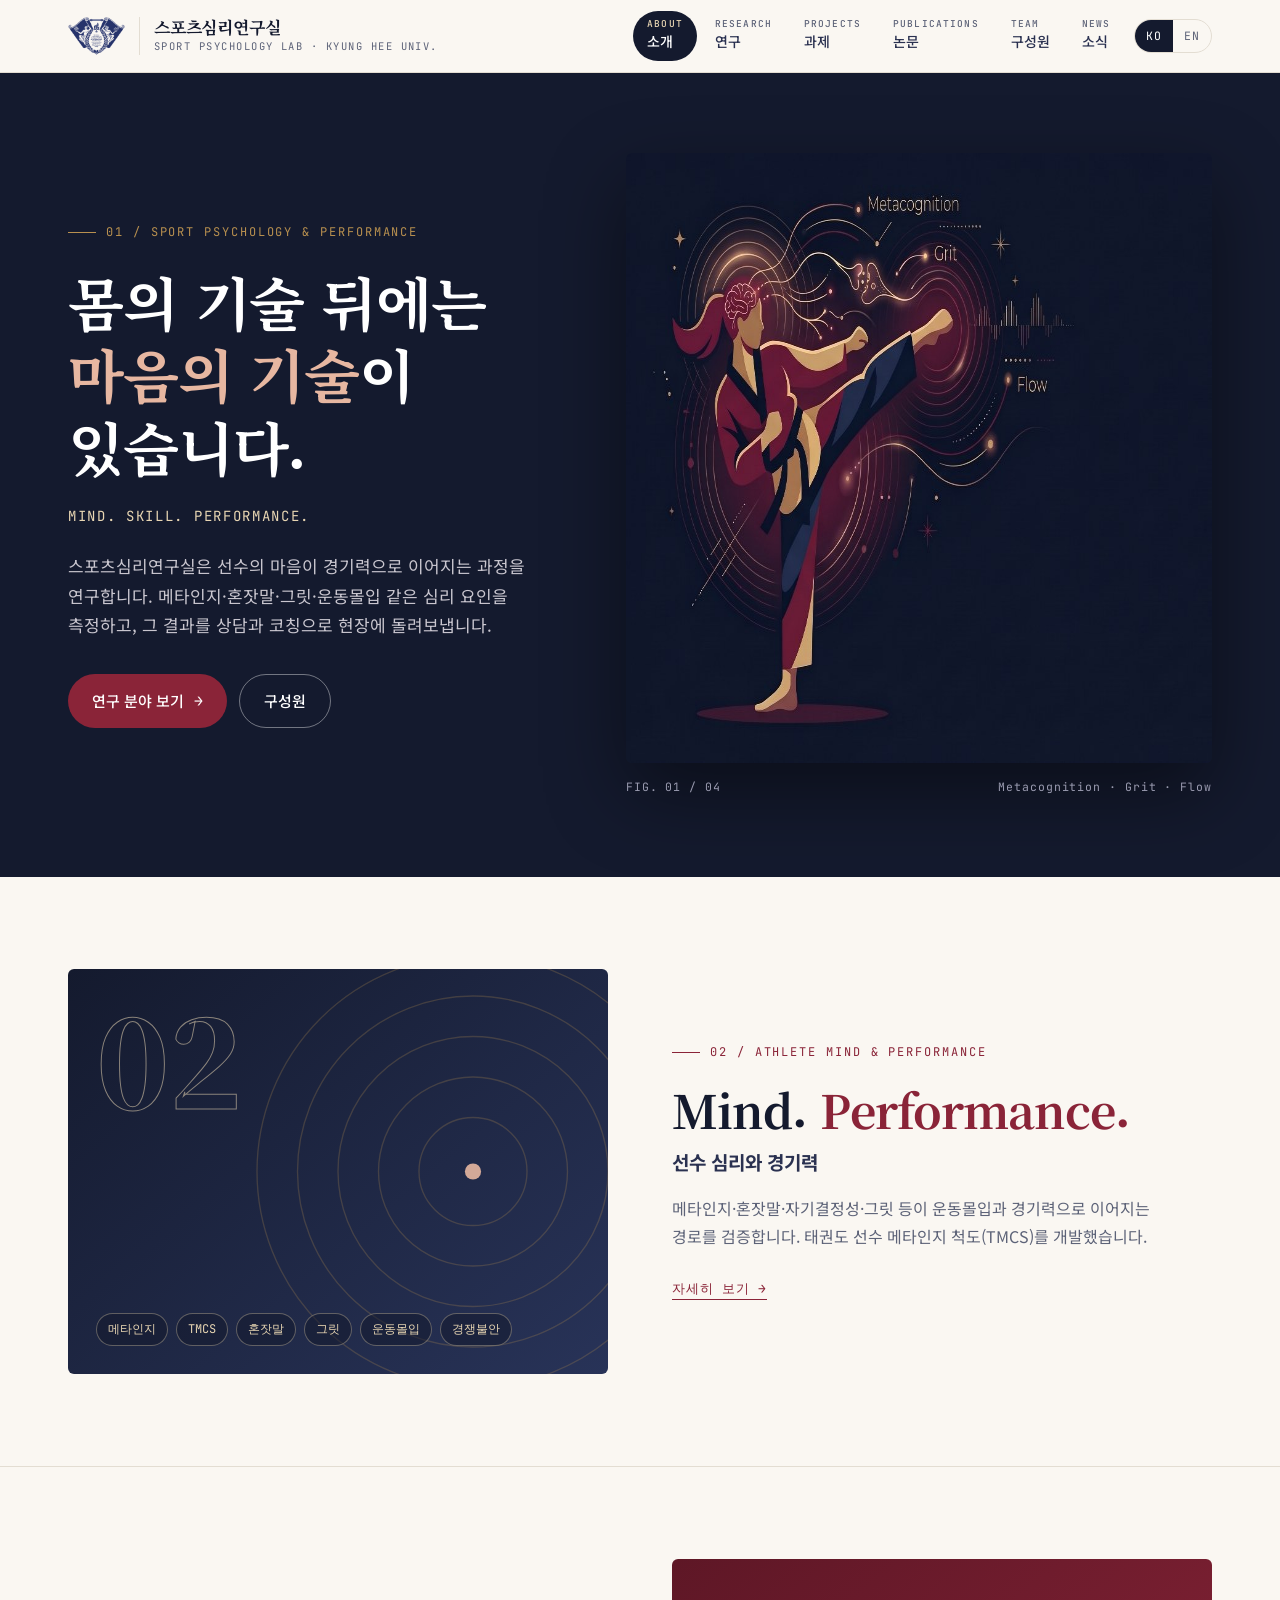
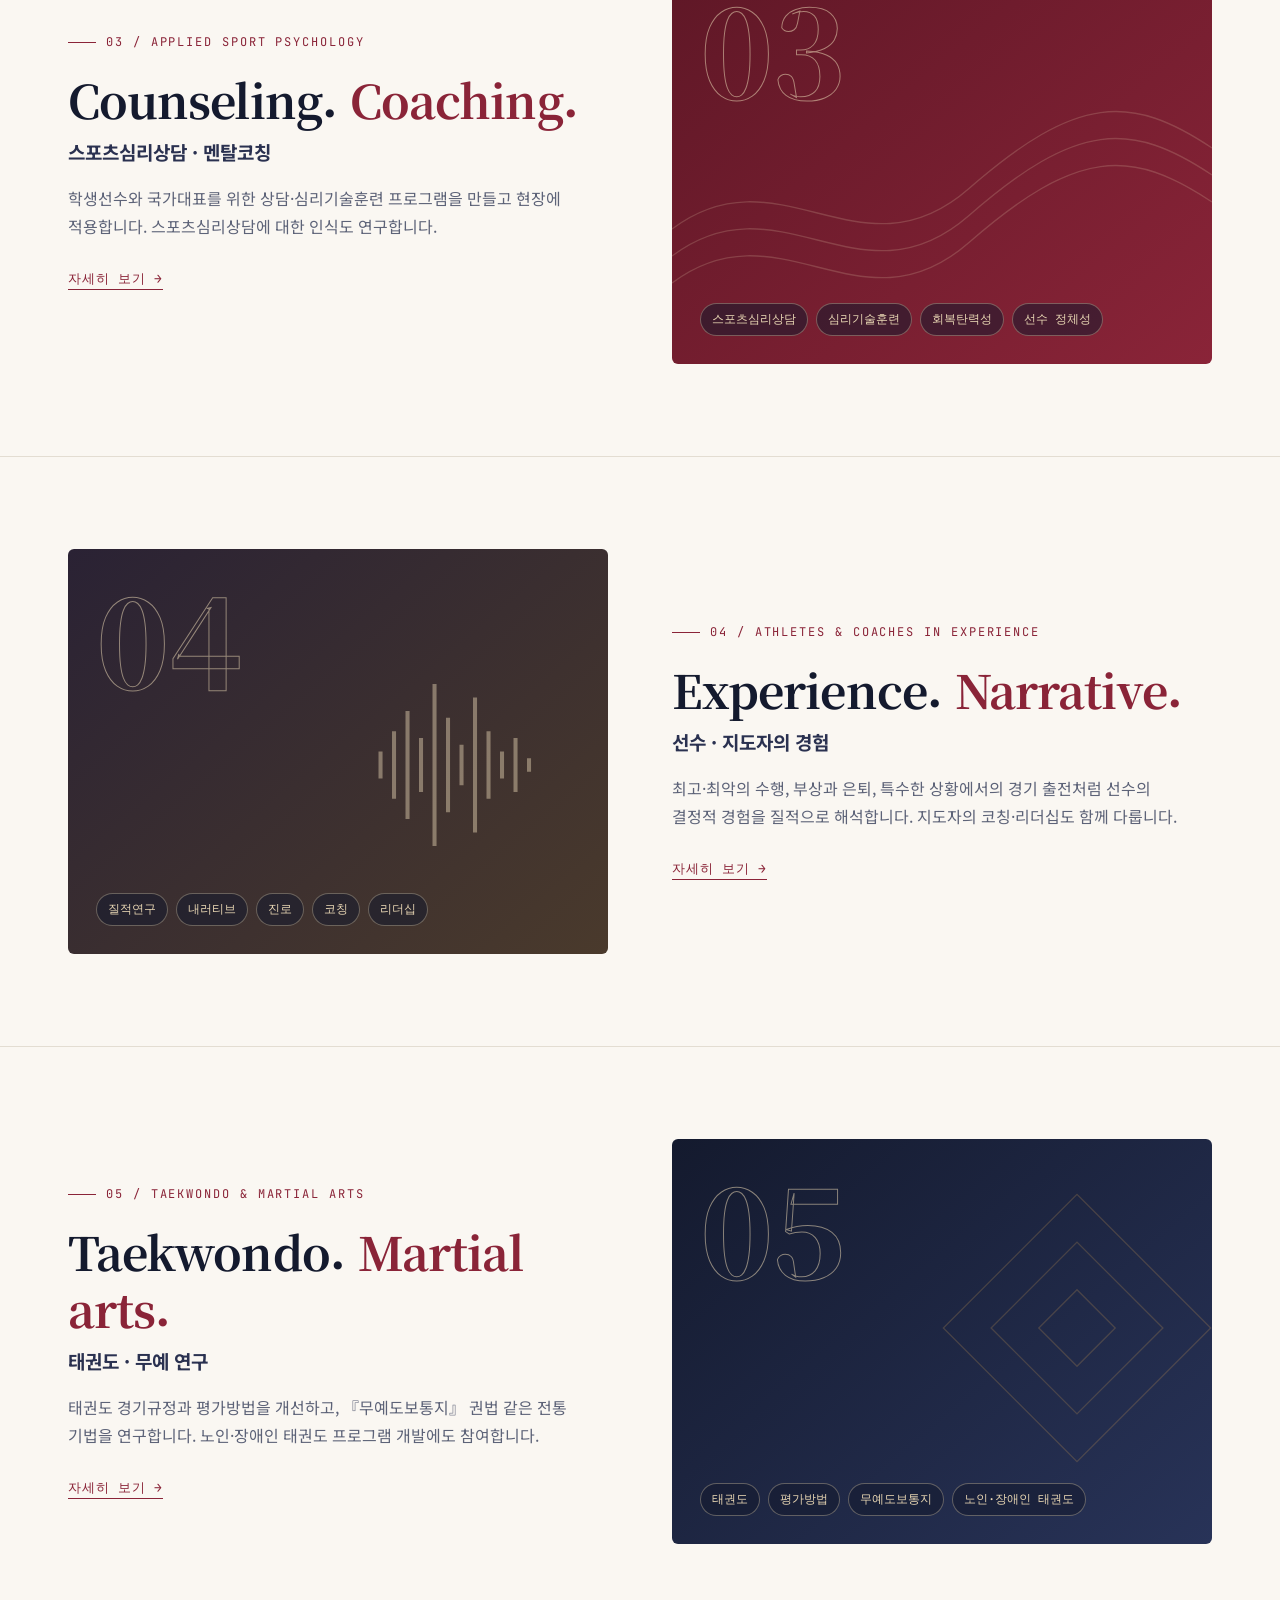
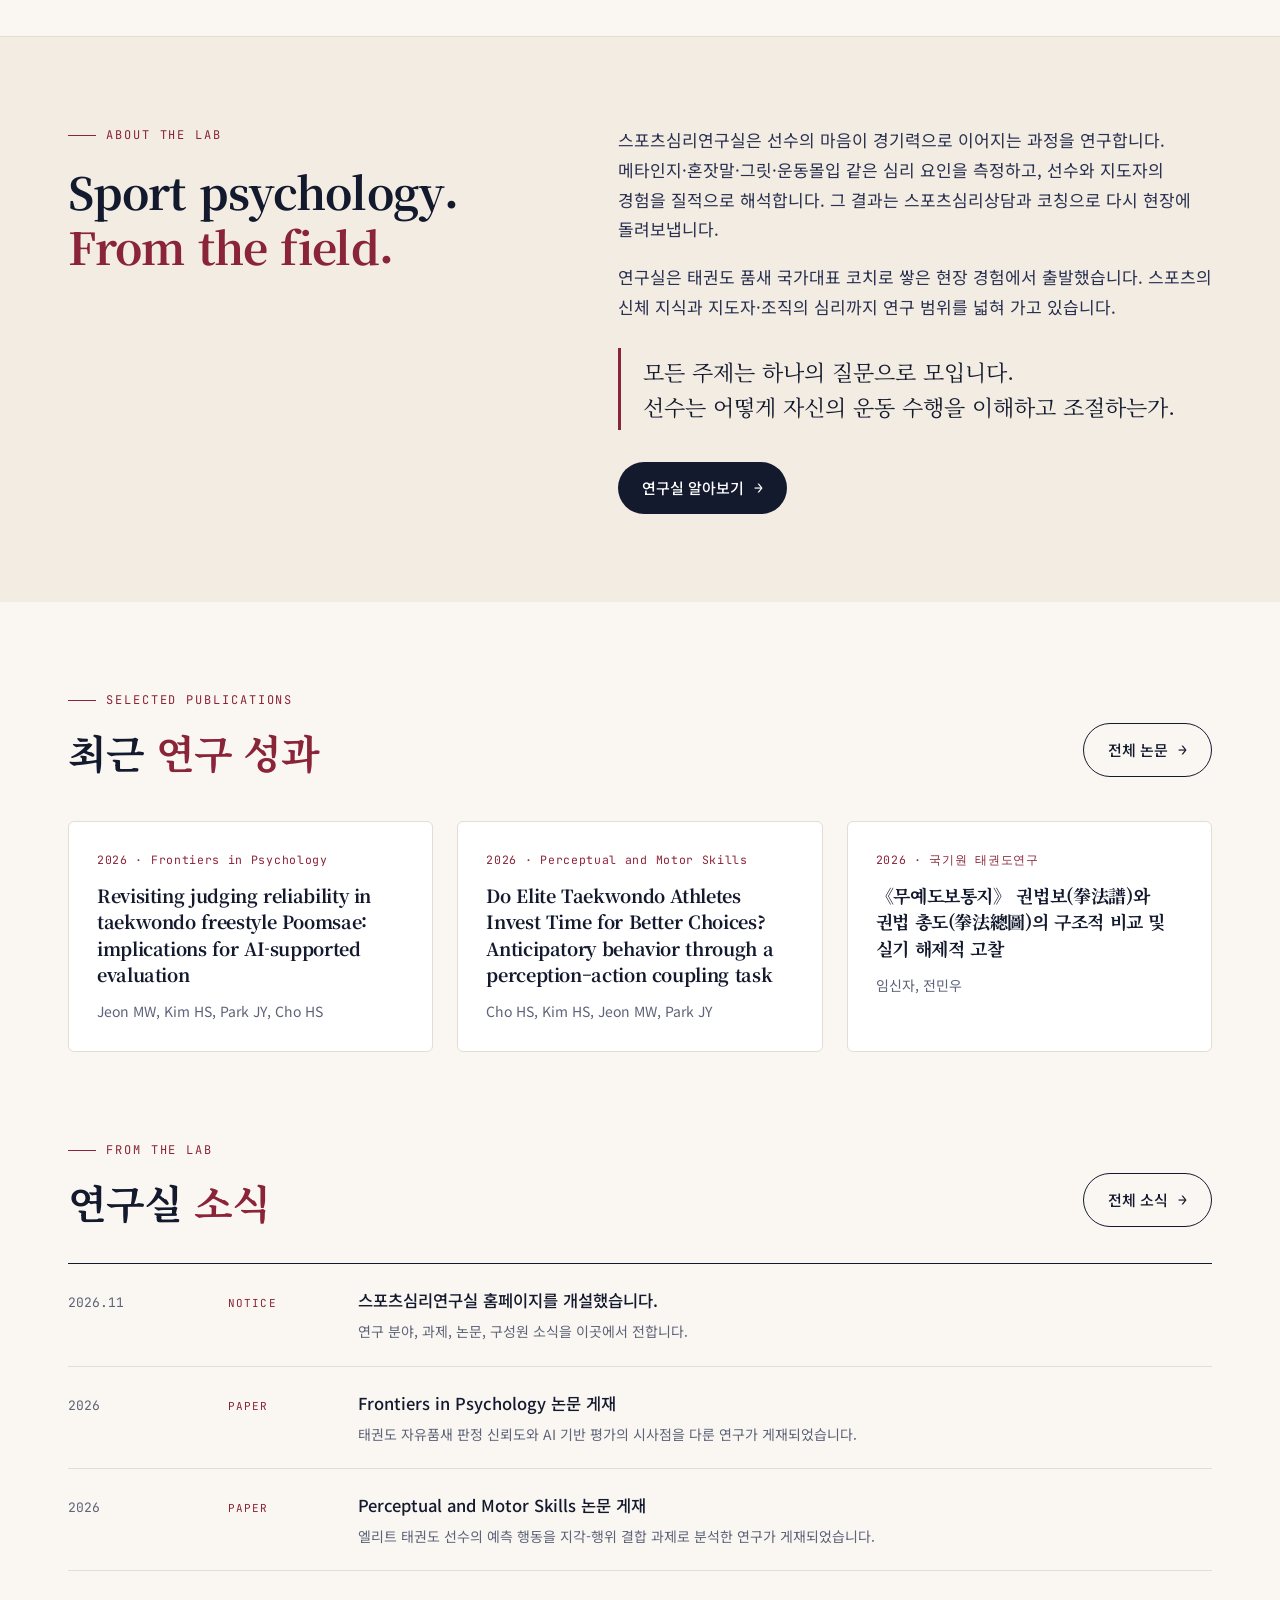
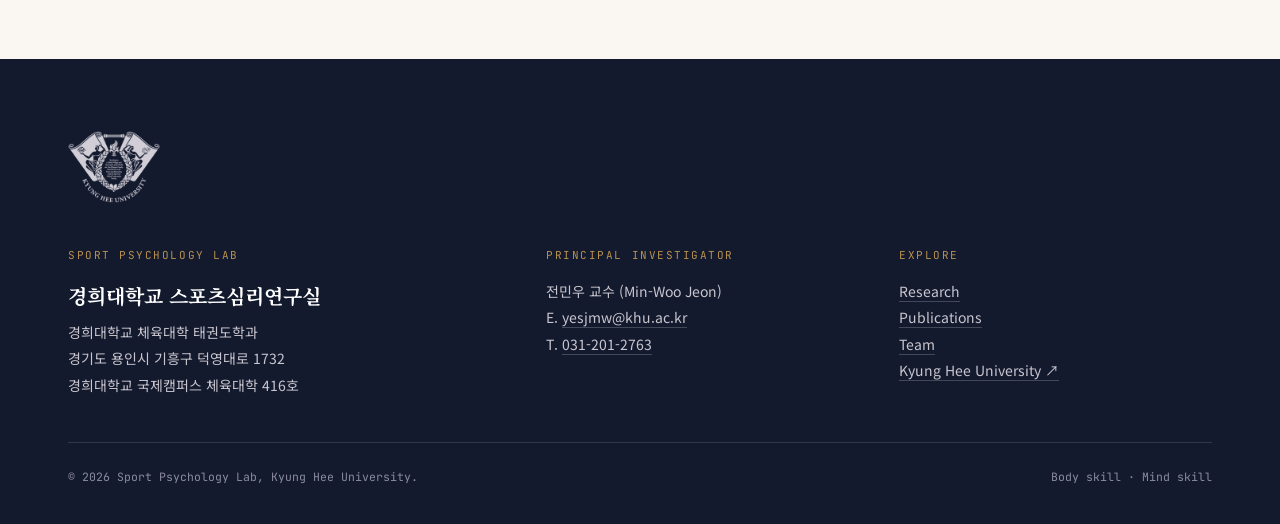
==== commit 911613f7: "Add files via upload" ====
--- a/index.html
+++ b/index.html
@@ -16,9 +16,7 @@
 <header class="site">
   <div class="wrap bar">
     <a class="brand" href="#about" aria-label="스포츠심리연구실 홈">
-      <span class="mark" aria-hidden="true">
-        <svg width="24" height="24" viewBox="0 0 24 24" fill="none"><circle cx="12" cy="12" r="10" stroke="#b8904f" stroke-width="1"/><circle cx="12" cy="12" r="6" stroke="#b8904f" stroke-width="1" opacity=".6"/><circle cx="12" cy="12" r="2.2" fill="#e7b7a1"/></svg>
-      </span>
+      <img class="khu-emblem" src="assets/khu-emblem-navy.png" alt="경희대학교" width="57" height="38">
       <span class="brand-txt"><strong>스포츠심리연구실</strong><span>Sport Psychology Lab · Kyung Hee Univ.</span></span>
     </a>
     <div class="right">
@@ -355,6 +353,7 @@
 
 <footer class="site">
   <div class="wrap">
+    <a class="khu-foot" href="https://www.khu.ac.kr" target="_blank" rel="noopener"><img src="assets/khu-logo-light.png" alt="Kyung Hee University" width="92" height="72"></a>
     <div class="f-grid">
       <div>
         <div class="lbl">Sport Psychology Lab</div>
--- a/assets/site.css
+++ b/assets/site.css
@@ -223,3 +223,11 @@
 .lang a.on{background:var(--ink);color:#fff}
 html[lang="en"] body{word-break:normal}
 .right .lang{order:2}.right .menu-btn{order:3}
+
+/* Kyung Hee University logo */
+.khu-emblem{height:38px;width:auto;flex:none;display:block;padding-right:14px;border-right:1px solid var(--line)}
+.khu-foot,.khu-foot:hover{border:0!important;text-decoration:none!important;background:none!important}
+.khu-foot{display:inline-block;margin-bottom:36px;opacity:.9;transition:opacity .2s}
+.khu-foot:hover{opacity:1}
+.khu-foot img{height:72px;width:auto;display:block}
+@media (max-width:720px){.khu-emblem{height:28px;padding-right:0;border-right:0}.brand{gap:10px}.khu-foot img{height:60px}}
